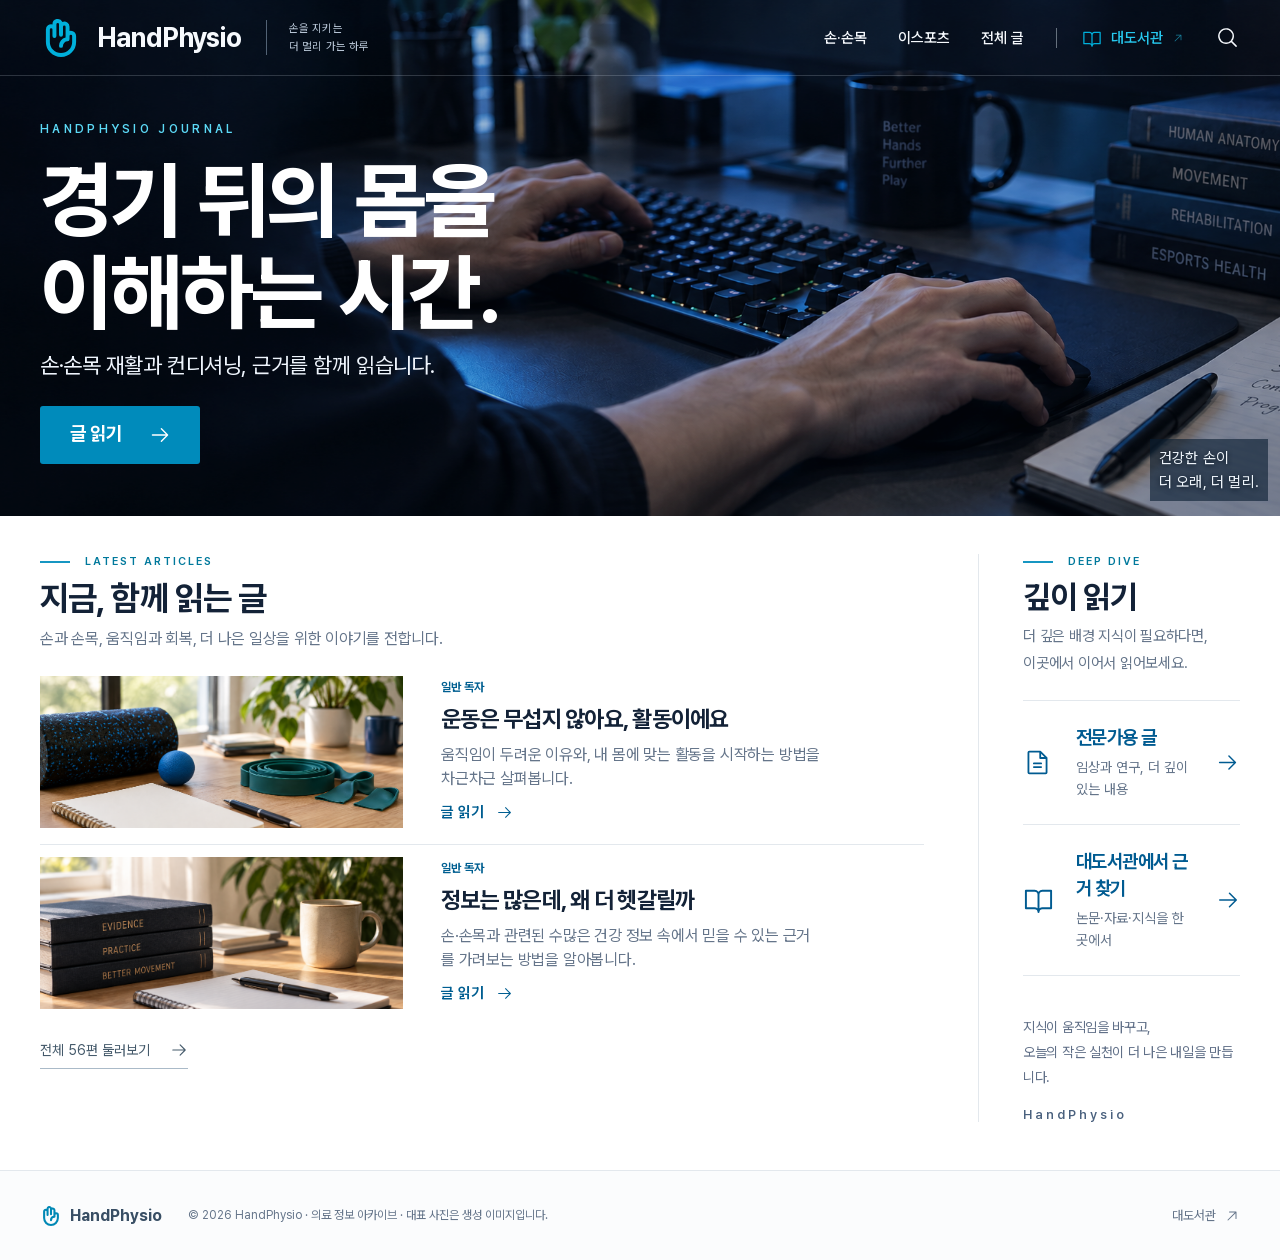
==== index.html @ 6d126aef "Publish reviewed HandPhysio archive and responsive reader" ====
<!doctype html>
<html lang="ko">
  <head>
    <meta charset="UTF-8" />
    <meta name="viewport" content="width=device-width, initial-scale=1.0" />
    <meta name="description" content="HandPhysio — 손·손목 재활과 컨디셔닝, 근거를 함께 읽는 팀 블로그와 기존 원고 아카이브." />
    <meta name="robots" content="noindex,follow" />
    <link rel="icon" href="./assets/handphysio-icon.svg" type="image/svg+xml" />
    <title>HandPhysio · 손·손목 재활과 컨디셔닝</title>
    <script type="module" crossorigin src="./assets/index-CkwP-5jp.js"></script>
    <link rel="stylesheet" crossorigin href="./assets/index-J56y03d3.css">
  </head>
  <body>
    <div id="root"></div>
  </body>
</html>
---- assets/index-J56y03d3.css ----
@font-face{font-family:Pretendard;src:url(../assets/PretendardVariable.woff2) format("woff2");font-style:normal;font-weight:100 900;font-display:swap}:root{font-family:Pretendard,-apple-system,BlinkMacSystemFont,Segoe UI,sans-serif;color:#132237;background:#fff;font-synthesis:none;font-weight:400;--ink:#132237;--muted:#65758a;--cyan:#00b0db;--blue:#006b9a;--line:#e3e8ed}*{box-sizing:border-box}body{margin:0;min-width:320px;min-height:100vh;-webkit-font-smoothing:antialiased}button,input,select{font:inherit}button,a,input,select{-webkit-tap-highlight-color:transparent}button,a{touch-action:manipulation}button{cursor:pointer;color:inherit}button:disabled{cursor:default}button svg,a svg{flex-shrink:0}a{color:inherit;text-decoration:none}a:hover{color:var(--blue)}p,h1,h2,h3{margin:0}img{display:block;max-width:100%}:focus-visible{outline:3px solid #008ac4;outline-offset:5px;border-radius:2px}main:focus,.results-heading:focus,.article-body [tabindex="-1"]:focus{outline:none}.sr-only{position:absolute;width:1px;height:1px;overflow:hidden;clip:rect(0,0,0,0);white-space:nowrap}.wrap{width:min(1314px,calc(100% - 80px));margin-inline:auto}.skip-link{position:fixed;top:10px;left:10px;z-index:100;background:#fff;padding:12px;transform:translateY(-200%);border:2px solid var(--blue)}.skip-link:focus{transform:none}.app{position:relative;min-height:100vh}.app>main,.site-header,.site-footer{position:relative}.hero-background{position:absolute;inset:0 0 auto;height:516px;background:#091828;overflow:hidden}.hero-background img{width:100%;height:100%;object-fit:cover;object-position:center center}.site-header{height:76px;border-bottom:1px solid var(--line);z-index:10;background:#fff}.header-dark{color:#f6f9fd;background:transparent;border-color:#e7f0fd2e}.header-inner{height:100%;display:flex;align-items:center}.brand{display:inline-flex;align-items:center;gap:15px;font-size:29px;font-weight:710;letter-spacing:-1px;white-space:nowrap}.brand svg{width:42px;height:42px;color:var(--cyan)}.brand:hover{color:inherit}.brand-note{border-left:1px solid #cbd5e1;padding-left:22px;margin-left:25px;font-size:11px;line-height:1.55;color:var(--muted);letter-spacing:.1px}.header-dark .brand-note{color:#b7c5d5;border-color:#526274}.main-nav{display:flex;align-items:center;gap:31px;margin-left:auto;font-size:15px;font-weight:530}.header-dark a:hover{color:#6ee2ff}.nav-library{display:flex;align-items:center;gap:9px;border-left:1px solid #bdc8d4;padding-left:25px;margin-left:1px}.nav-library svg:first-child{color:var(--cyan)}.header-dark .nav-library{border-color:#65707d}.external-icon{opacity:.6}.icon-button{display:inline-flex;align-items:center;justify-content:center;width:40px;height:40px;border:0;background:transparent;padding:6px;border-radius:4px}.icon-button:hover{background:#6488a41a}.search-open{margin-left:23px;margin-right:-7px}.menu-toggle{display:none}.hero{height:440px;color:#fff}.hero-inner{height:100%;position:relative;padding-top:46px}.hero-eyebrow{font-size:12px;font-weight:560;letter-spacing:3.3px;color:#bdccde;margin-bottom:18px}.hero h1{font-size:80px;font-weight:750;line-height:1.14;letter-spacing:-2.7px}.hero-description{font-size:22px;letter-spacing:-.45px;color:#eef4fc;margin-top:22px}.button{display:inline-flex;align-items:center;justify-content:center;gap:29px;min-height:49px;padding:12px 22px;background:#007da9;border:1px solid transparent;border-radius:3px;color:#fff;font-size:16px;font-weight:620;line-height:1.3}.button:hover{background:#00698f;color:#fff}.button:focus-visible{outline-color:#33cffa}.hero-button{margin-top:28px;width:168px;height:58px;background:#009ccf;font-size:19px;gap:39px}.hero-button:hover{background:#0088b9}.hero-caption{position:absolute;bottom:43px;right:1px;font-size:15px;line-height:1.6;color:#eff5fb;letter-spacing:.2px;text-shadow:0 1px 5px #07121d}.home-editorial{display:grid;grid-template-columns:minmax(0,884px) minmax(0,1fr);gap:54px;padding-top:38px;padding-bottom:48px}.eyebrow{display:flex;align-items:center;gap:10px;font-size:11px;line-height:20px;letter-spacing:2px;font-weight:600;color:#55667c}.eyebrow>span{display:block;width:18px;height:2px;background:#1696c2}.home-editorial h2{font-size:32px;font-weight:690;letter-spacing:-.9px;line-height:1.3;margin-top:8px}.section-intro{color:var(--muted);font-size:16px;line-height:1.65;letter-spacing:-.25px;margin-top:11px}.featured-list{margin-top:27px}.story-row{display:grid;grid-template-columns:363px minmax(0,1fr);gap:38px;padding-bottom:20px}.story-row+.story-row{padding-top:9px;border-top:1px solid var(--line)}.story-image{width:100%;height:152px;overflow:hidden;background:#edf0f1}.story-image img{width:100%;height:100%;object-fit:cover;transition:transform .25s}.story-image:hover img{transform:scale(1.03)}.reader-label{font-size:12px;color:#005f91;font-weight:650;line-height:1.5}.reader-label.pro{color:#80502c}.story-copy{min-width:0}.story-copy h3{font-size:23px;line-height:1.36;letter-spacing:-.75px;font-weight:690;margin-top:8px}.story-copy>p{color:var(--muted);font-size:14px;line-height:1.7;margin-top:8px;letter-spacing:-.2px}.text-link{display:inline-flex;align-items:center;gap:12px;font-size:13px;font-weight:620;margin-top:12px}.text-link:hover{gap:17px}.all-link{display:inline-flex;align-items:center;gap:20px;border-bottom:1px solid #aabac8;padding:9px 0;font-size:14px;color:#455a6b;margin-top:7px}.deep-dive{border-left:1px solid var(--line);padding-left:44px}.deep-dive h2{font-size:30px}.deep-dive .section-intro{font-size:15px;line-height:1.8}.deep-link{display:flex;align-items:center;justify-content:space-between;gap:12px;padding:20px 0;border-bottom:1px solid var(--line)}.deep-link:first-of-type{margin-top:15px}.deep-link h3{font-size:19px;line-height:1.45;font-weight:660;letter-spacing:-.6px}.deep-link p{margin-top:7px;font-size:13px;color:var(--muted)}.brand-thought{padding-top:30px}.brand-thought p{color:#617088;font-size:15px;line-height:1.75;letter-spacing:-.3px}.brand-thought span{display:block;margin-top:25px;font-size:16px;font-weight:550;letter-spacing:1.5px;color:#4a617e}.site-footer{border-top:1px solid var(--line);color:#65758a;background:#fbfcfd}.footer-inner{display:flex;align-items:center;gap:26px;min-height:89px;flex-wrap:wrap}.footer-brand{font-weight:700;display:flex;align-items:center;gap:8px;color:#384e64}.footer-brand svg{color:#0088b5}.footer-inner p{font-size:12px;line-height:1.7}.footer-inner>a:last-child{display:flex;align-items:center;gap:8px;margin-left:auto;font-size:13px}.catalog-page{padding-block:61px 65px;min-height:calc(100vh - 166px)}.catalog-page>h1{font-size:46px;letter-spacing:-1.6px;line-height:1.3;font-weight:720;margin-top:13px}.page-intro{margin-top:18px;line-height:1.8;font-size:17px;color:var(--muted)}.archive-notice{margin-top:22px;font-size:13px;line-height:1.8;color:#626e79;padding-left:12px;border-left:2px solid #bdcbd7}.catalog-controls{display:flex;gap:14px;margin-top:39px}.catalog-search{display:flex;align-items:center;gap:13px;border:1px solid #becbd6;border-radius:3px;padding:0 17px;min-height:52px;flex:1}.catalog-search:focus-within{outline:2px solid #008ac4;outline-offset:2px}.catalog-search svg{color:#607489}.catalog-search input{border:0;outline:none;background:none;min-width:0;width:100%;padding:14px 0;font-size:16px;color:var(--ink)}.topic-select{position:relative;display:flex;align-items:center;min-width:205px}.topic-select select{-webkit-appearance:none;-moz-appearance:none;appearance:none;border:1px solid #becbd6;border-radius:3px;width:100%;height:100%;padding:13px 44px 13px 17px;background:#fff;color:#32485d;font-size:15px}.topic-select svg{position:absolute;right:15px;pointer-events:none}.reader-tabs{display:flex;flex-wrap:wrap;gap:9px;margin-top:21px}.reader-tabs button{display:inline-flex;align-items:center;gap:6px;background:#fff;border:1px solid var(--line);border-radius:3px;padding:10px 14px;font-size:14px;color:#5b6c7d}.reader-tabs button.active{background:#eef7fa;border-color:#83bfd2;color:#005777;font-weight:650}.reader-tabs button>span{margin-left:3px;font-size:11px;opacity:.85}.results-heading{display:flex;align-items:center;justify-content:space-between;margin-top:39px;padding-bottom:18px;border-bottom:1px solid #8294a5;scroll-margin-top:25px;font-size:15px;color:var(--muted)}.results-heading strong{color:var(--ink);font-weight:690}.reset-button{display:flex;align-items:center;gap:7px;border:0;background:none;color:#4c6174;font-size:13px;padding:7px}.archive-row{display:grid;grid-template-columns:68px minmax(0,1fr) 40px;gap:20px;padding:26px 0;border-bottom:1px solid var(--line)}.chapter-number{padding-top:3px;font-size:12px;font-weight:600;letter-spacing:1px;color:#7b8996}.article-meta{display:flex;align-items:center;gap:12px;flex-wrap:wrap;font-size:12px;line-height:1.6;color:#75808c}.article-meta>span+span:before{content:"·";margin-right:12px;color:#a0a9b2}.archive-row h2{font-size:23px;letter-spacing:-.65px;line-height:1.45;margin-top:8px;font-weight:680}.archive-row p{font-size:14px;color:var(--muted);line-height:1.75;margin-top:8px;max-width:930px}.review-label{display:block;font-size:11px;color:#708091;margin-top:11px}.read-arrow{display:flex;align-items:center;justify-content:center;align-self:center;min-height:44px;color:#356784}.pagination{display:flex;justify-content:center;gap:7px;margin-top:37px}.pagination button{display:flex;align-items:center;justify-content:center;min-width:40px;height:40px;background:#fff;border:1px solid transparent;border-radius:3px;font-size:14px}.pagination button.active{color:#005677;border-color:#7daebf;background:#eff7fa;font-weight:700}.pagination button:disabled{color:#acb5bc}.pagination button:not(:disabled):hover{background:#f0f5f8}.empty-state{text-align:center;padding:65px 15px;color:var(--muted)}.empty-state>svg{margin:0 auto 20px;color:#8aa3b6}.empty-state h2,.empty-state h1{color:var(--ink);font-size:26px;letter-spacing:-.6px}.empty-state p{margin-top:15px;font-size:15px;line-height:1.7}.empty-state .button{margin-top:23px}.not-found{min-height:calc(100vh - 166px);padding-top:130px}.reader-page{padding-top:32px;padding-bottom:70px}.back-link{display:inline-flex;align-items:center;gap:10px;font-size:14px;color:#506477;padding:10px 0}.reader-layout{display:grid;grid-template-columns:minmax(0,870px) minmax(230px,1fr);gap:82px;margin-top:33px}.reader-layout>article{min-width:0}.article-heading{padding-bottom:25px}.chapter-tag{margin-top:22px;letter-spacing:2px;font-size:12px;color:#6c8091}.article-heading h1{font-size:44px;line-height:1.3;letter-spacing:-1.3px;font-weight:730;margin-top:12px;overflow-wrap:anywhere}.article-subtitle{font-size:19px;line-height:1.7;color:#62758a;margin-top:20px}.byline{font-size:13px;color:#6b7a87;margin-top:23px}.source-notice{padding:19px 22px;background:#f3f6f8;border-left:3px solid #a7bac9;margin-bottom:37px}.source-notice strong{font-size:13px;color:#3c556b}.source-notice p{font-size:13px;line-height:1.85;color:#5f7181;margin-top:6px}.source-notice a{display:inline-flex;align-items:center;gap:6px;color:#005f91;margin-top:10px;font-size:12px;text-decoration:underline;text-underline-offset:3px}.article-body{font-size:18px;line-height:1.95;color:#293d50;overflow-wrap:anywhere;word-break:normal}.article-body p{margin:0 0 23px}.article-body h2{font-size:27px;line-height:1.5;letter-spacing:-.8px;margin:44px 0 18px;color:#12283d;scroll-margin-top:25px}.article-body h3{font-size:22px;line-height:1.5;margin:30px 0 15px;scroll-margin-top:25px}.article-body h4,.article-body h5,.article-body h6{font-size:19px;margin:25px 0 12px}.article-body ul,.article-body ol{padding-left:25px;margin-block:15px 26px}.article-body li{padding-left:4px;margin:8px 0}.article-body a{color:#006c9c;text-decoration:underline;text-underline-offset:4px}.article-body blockquote,.article-body aside{margin:25px 0;padding:18px 23px;background:#f4f8fa;border-left:3px solid #7ca8bc}.article-body table{display:block;width:100%;overflow:auto;border-collapse:collapse;font-size:14px;margin-block:25px}.article-body td,.article-body th{border:1px solid #d6e0e7;padding:9px 12px}.article-body th{background:#f2f6f8;text-align:left}.article-body pre{overflow:auto;padding:20px;background:#f2f5f7}.article-body hr{border:0;border-top:1px solid var(--line);margin:30px 0}.article-body strong{font-weight:680}.load-state{padding:60px 15px;text-align:center;color:var(--muted)}.load-state .button{margin-top:20px}.reader-sidebar{border-left:1px solid var(--line);padding-left:35px}.reader-sticky{position:sticky;top:30px}.reader-sidebar h2{font-size:21px;margin-top:14px;font-weight:650}.reader-sidebar nav{display:flex;flex-direction:column;gap:10px;margin-top:20px;max-height:52vh;overflow:auto;padding:4px}.reader-sidebar nav button{text-align:left;border:0;border-left:2px solid #dce6ec;background:none;color:#61788b;padding:3px 0 3px 13px;font-size:13px;line-height:1.6}.reader-sidebar nav button:hover{color:var(--blue);border-left-color:var(--cyan)}.reader-sidebar nav button:disabled{opacity:.55}.reader-library{display:flex;align-items:flex-start;flex-direction:column;gap:13px;padding-top:27px;margin-top:30px;border-top:1px solid var(--line)}.reader-library>svg{color:#008db5}.reader-library strong{font-size:15px;font-weight:620}.reader-library span{display:flex;align-items:center;gap:12px;font-size:13px;color:#006b91}.related-reading{margin-top:55px;border-top:1px solid #b6c5d0;padding-top:30px}.related-reading h2{font-size:25px;margin-block:9px 20px;letter-spacing:-.5px}.related-reading>a{display:flex;justify-content:space-between;align-items:center;gap:16px;padding:18px 0;border-bottom:1px solid var(--line)}.related-reading>a span{display:block;font-size:12px;color:#577890;margin-bottom:7px}.related-reading>a strong{font-size:19px;line-height:1.5;font-weight:630}.variant-note{font-size:13px;line-height:1.75;color:#6b7f8f;margin-top:17px}.search-dialog{width:min(660px,calc(100% - 36px));border:0;border-radius:5px;padding:29px 32px 33px;color:var(--ink);box-shadow:0 25px 90px #071a3450}.search-dialog::backdrop{background:#061727bb;-webkit-backdrop-filter:blur(4px);backdrop-filter:blur(4px)}.dialog-top{display:flex;align-items:center;justify-content:space-between;color:#4b6b82;font-size:11px;font-weight:650;letter-spacing:2px}.dialog-top .icon-button{margin-right:-10px}.search-dialog h2{font-size:28px;letter-spacing:-.8px;margin-top:18px}.search-dialog>p{font-size:14px;color:var(--muted);margin-top:11px}.search-form{display:flex;align-items:center;gap:13px;border-bottom:2px solid #476d87;margin-top:27px;padding-bottom:13px}.search-form>svg{color:#57798e}.search-form input{flex:1;width:0;min-width:0;border:0;font-size:17px;min-height:40px;color:var(--ink)}.search-form .button{gap:10px;min-height:42px;padding:10px 13px;font-size:14px}.search-suggestions{display:flex;align-items:center;gap:15px;flex-wrap:wrap;font-size:12px;color:#758a9a;margin-top:22px}.search-suggestions a{color:#0c6a90;font-weight:550}@media(max-width:1250px){.brand-note{display:none}.home-editorial{grid-template-columns:minmax(0,1fr) 300px;gap:34px}.deep-dive{padding-left:30px}.story-row{grid-template-columns:42% minmax(0,1fr);gap:24px}.story-copy h3{font-size:21px}.story-copy>p{font-size:13px}.reader-layout{gap:45px;grid-template-columns:minmax(0,1fr) 240px}.reader-sidebar{padding-left:25px}}@media(max-width:1000px){.wrap{width:calc(100% - 48px)}.main-nav{gap:21px;font-size:14px}.nav-library{padding-left:18px}.brand{font-size:25px;gap:9px}.brand svg{width:36px;height:36px}.search-open{margin-left:13px}.hero h1{font-size:69px}.hero-description{font-size:19px}.home-editorial{gap:26px;grid-template-columns:minmax(0,1fr) 255px}.deep-dive{padding-left:25px}.story-row{grid-template-columns:1fr;gap:16px}.story-image{height:auto;aspect-ratio:2.4}.story-row+.story-row{padding-top:23px}.home-editorial h2{font-size:29px}.deep-link h3{font-size:17px}.reader-layout{grid-template-columns:minmax(0,1fr) 210px;gap:28px}.reader-sidebar{padding-left:20px}.article-heading h1{font-size:37px}.article-body{font-size:17px}.footer-inner{gap:15px;padding-block:20px}}@media(max-width:760px){.wrap{width:calc(100% - 40px)}.site-header{height:70px}.brand{font-size:25px;letter-spacing:-.6px}.brand svg{width:36px;height:36px}.header-inner>.search-open{margin-left:auto;margin-right:6px}.menu-toggle{display:inline-flex;margin-right:-7px}.main-nav{display:none;position:absolute;top:69px;left:0;right:0;margin:0;padding:18px 20px;background:#fff;box-shadow:0 14px 20px #13273d1a;border-bottom:1px solid #d8e4ec;color:var(--ink);gap:0;font-size:16px}.main-nav.is-open{display:flex;flex-direction:column;align-items:stretch}.main-nav a{padding:13px 10px}.main-nav a:hover{color:var(--blue);background:#f0f7fa}.main-nav .nav-library{border:0;border-top:1px solid var(--line);margin:8px 0 0;padding:17px 10px}.hero-background{height:563px}.hero-background img{object-position:63% center;opacity:.57}.hero{height:493px}.hero-inner{padding-top:48px}.hero-eyebrow{font-size:10px;letter-spacing:2.6px;margin-bottom:22px}.hero h1{font-size:clamp(40px,7.5vw,57px);letter-spacing:-1.8px;line-height:1.19}.hero-description{max-width:320px;font-size:17px;line-height:1.8;margin-top:23px;letter-spacing:-.45px}.hero-button{width:149px;height:52px;font-size:17px;gap:32px;margin-top:26px}.hero-caption{right:0;bottom:26px;font-size:12px;color:#c6d5e4}.home-editorial{display:block;padding-top:30px;padding-bottom:35px}.home-editorial h2{font-size:29px}.section-intro{font-size:14px;line-height:1.8}.featured-list{margin-top:24px}.story-row{grid-template-columns:1fr;gap:17px;padding-bottom:25px}.story-image{aspect-ratio:2.4;max-height:230px}.story-copy h3{font-size:22px;margin-top:6px}.story-copy>p{font-size:14px;margin-top:9px}.text-link{font-size:13px;margin-top:13px}.all-link{margin-top:0}.deep-dive{margin-top:35px;border-left:0;border-top:1px solid #cfdbe4;padding:30px 0 0}.deep-dive h2{font-size:28px}.deep-dive .section-intro{font-size:14px}.deep-link h3{font-size:18px}.brand-thought{padding-top:25px}.brand-thought span{margin-top:16px}.footer-inner{display:grid;grid-template-columns:1fr auto;gap:14px 9px;padding-block:21px}.footer-inner p{grid-column:1/-1;grid-row:2;font-size:11px;max-width:300px}.footer-inner>a:last-child{grid-column:2;grid-row:1;font-size:12px}.footer-brand{font-size:14px}.catalog-page{padding-top:36px}.catalog-page>h1{font-size:33px;letter-spacing:-1px}.page-intro{font-size:15px;margin-top:14px}.archive-notice{font-size:12px}.catalog-controls{flex-direction:column;margin-top:28px;gap:11px}.topic-select{width:100%;min-height:45px}.topic-select select{font-size:14px}.catalog-search{min-height:50px;padding-inline:12px}.catalog-search input{font-size:16px}.reader-tabs{gap:6px;margin-top:15px}.reader-tabs button{font-size:12px;padding:10px 9px;gap:4px;min-height:42px}.reader-tabs button>span{font-size:10px;margin-left:1px}.results-heading{margin-top:27px;font-size:13px;padding-bottom:12px}.reset-button{font-size:12px;padding:7px 0 7px 7px}.archive-row{grid-template-columns:minmax(0,1fr) 30px;gap:11px;padding:21px 0}.chapter-number{display:none}.archive-row h2{font-size:20px;line-height:1.5;margin-top:7px}.archive-row p{font-size:13px}.article-meta{font-size:11px;gap:8px}.article-meta>span+span:before{margin-right:8px}.reader-label{font-size:11px}.read-arrow svg{width:22px}.pagination{gap:3px}.pagination button{min-width:35px;height:40px}.empty-state{padding:45px 0}.empty-state h2,.empty-state h1{font-size:23px}.empty-state p{font-size:14px}.reader-page{padding-top:20px}.reader-layout{display:block;margin-top:25px}.article-heading h1{font-size:32px;line-height:1.4;letter-spacing:-1px}.article-subtitle{font-size:17px;line-height:1.7;margin-top:15px}.chapter-tag{font-size:10px;margin-top:20px}.byline{margin-top:17px;font-size:12px}.source-notice{padding:16px 17px;margin-bottom:28px}.source-notice p{font-size:12px}.article-body{font-size:17px;line-height:1.9}.article-body h2{font-size:24px;margin-top:35px}.article-body h3{font-size:21px}.article-body blockquote,.article-body aside{padding:15px 17px}.reader-sidebar{border-left:0;border-top:1px solid var(--line);margin-top:35px;padding:27px 0 0}.reader-sticky{position:static}.reader-sidebar nav{max-height:none}.reader-sidebar nav button{padding-block:7px;font-size:14px}.related-reading h2{font-size:23px}.related-reading>a strong{font-size:17px}.search-dialog{padding:21px 21px 26px}.search-dialog h2{font-size:24px}.search-form{gap:10px}.search-form input{font-size:16px}.search-form .button{padding:10px;gap:0}.search-form .button svg{display:none}.search-suggestions{gap:11px}.not-found{padding-top:90px}}.home-editorial .eyebrow{color:#00799c;line-height:16px;gap:15px}.home-editorial .eyebrow>span{width:30px}.hero-eyebrow{color:#5cd9f6}.nav-library{color:#006e9f}.header-dark .nav-library{color:#26c8ee}.text-link{color:#005e91}.deep-link{display:grid;grid-template-columns:29px minmax(0,1fr) 24px;gap:24px;color:#005b91;padding-block:23px}.deep-link:first-of-type{border-top:1px solid var(--line);margin-top:23px}.deep-link h3{font-size:19px}.deep-link p{font-size:14px;line-height:1.6;margin-top:4px}.brand-thought{padding-top:39px}.brand-thought p{font-size:14px;line-height:1.8}.brand-thought span{font-size:13px;letter-spacing:3px;margin-top:17px}.hero-button{font-weight:700;background:#008bbb}@media(min-width:1001px){.hero h1{font-size:84px;line-height:1.1}.hero-description{margin-top:13px}}@media(min-width:761px){.home-editorial h2{font-size:34px;line-height:1.2}.home-editorial .section-intro{margin-top:7px}.featured-list{margin-top:24px}.story-row{padding-bottom:16px}.story-row+.story-row{padding-top:12px}.story-copy>p{font-size:16px;line-height:1.5;max-width:380px}.text-link{font-size:15px;margin-top:12px}.deep-dive h2{font-size:32px}.hero-caption{bottom:15px;right:-28px}.story-copy h3{font-weight:700}.hero-button{width:160px;gap:27px}}@media(min-width:761px)and (max-width:1250px){.deep-link{gap:12px;grid-template-columns:24px minmax(0,1fr) 20px}.deep-link h3{font-size:16px}.deep-link p{font-size:12px}.story-copy>p{font-size:14px}.deep-symbol{width:24px}.hero-caption{right:0}}@media(max-width:760px){.deep-link{gap:18px;padding-block:20px}.deep-link h3{font-size:18px}.deep-link p{font-size:13px}.brand-thought{padding-top:27px}.brand-thought p{font-size:14px}}@media(min-width:761px){.hero-background img{opacity:.84}.hero-caption{background:#071c3099;padding:7px 9px}.brand{font-size:27px;letter-spacing:-1.1px}}@media(min-width:761px)and (max-width:1250px){.hero-background img{opacity:.5}}@media(max-width:760px){.hero-background img{opacity:.52}}.editorial-notes{background:#f5f9fb;border:1px solid #dae6ec;padding:21px 23px;margin-bottom:33px}.editorial-notes h2{font-size:17px;font-weight:670}.editorial-notes ul{list-style:none;padding:0;margin:0}.editorial-notes li{margin-top:16px}.editorial-notes p{font-size:14px;line-height:1.85;color:#435b6d}.editorial-notes a{display:inline-flex;align-items:center;gap:6px;font-size:12px;line-height:1.8;color:#006491;text-decoration:underline;text-underline-offset:3px;margin-top:7px}@media(prefers-reduced-motion:reduce){*,*:before,*:after{scroll-behavior:auto!important;transition:none!important;animation:none!important}}
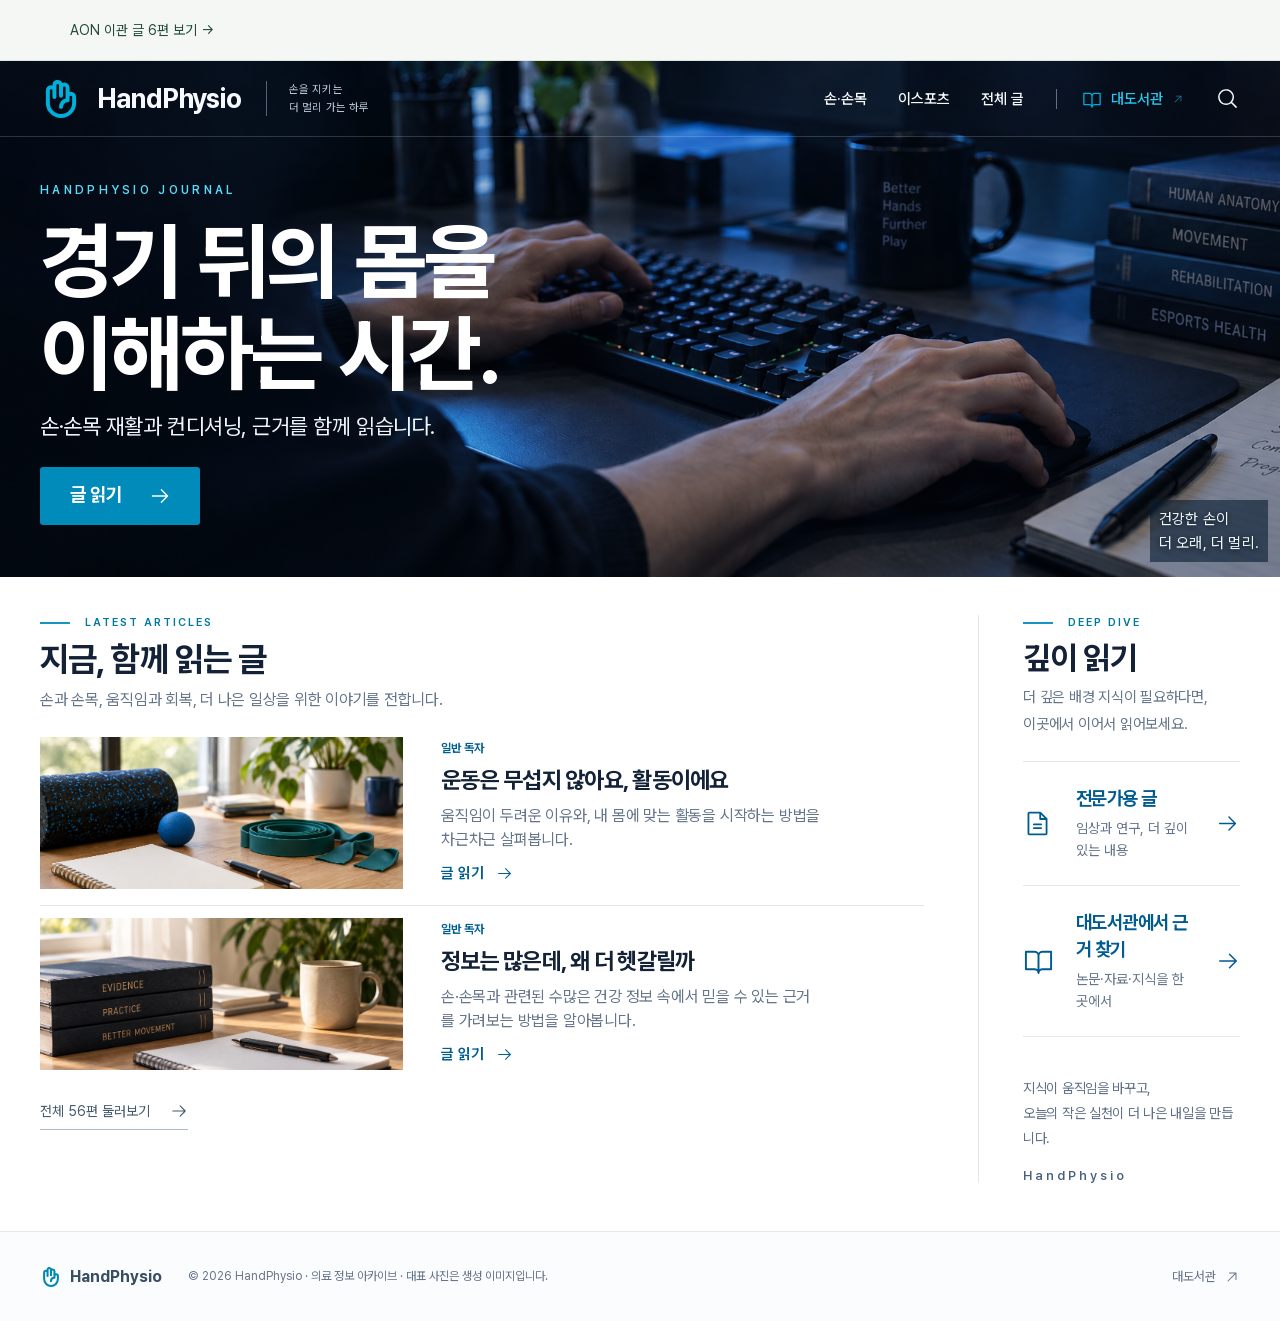
==== commit c092719a: "Expose imported AON article archive from HandPhysio home" ====
--- a/index.html
+++ b/index.html
@@ -11,6 +11,9 @@
     <link rel="stylesheet" crossorigin href="./assets/index-J56y03d3.css">
   </head>
   <body>
+    <nav aria-label="AON 이관 글 안내" style="box-sizing:border-box;width:100%;padding:8px 16px;background:#f4f7f3;border-bottom:1px solid #dce5de;">
+      <a href="./posts/" style="box-sizing:border-box;display:flex;align-items:center;min-height:44px;width:100%;max-width:1140px;margin:0 auto;color:#234b3f;font-size:14px;line-height:1.5;white-space:normal;overflow-wrap:anywhere;">AON 이관 글 6편 보기 →</a>
+    </nav>
     <div id="root"></div>
   </body>
 </html>
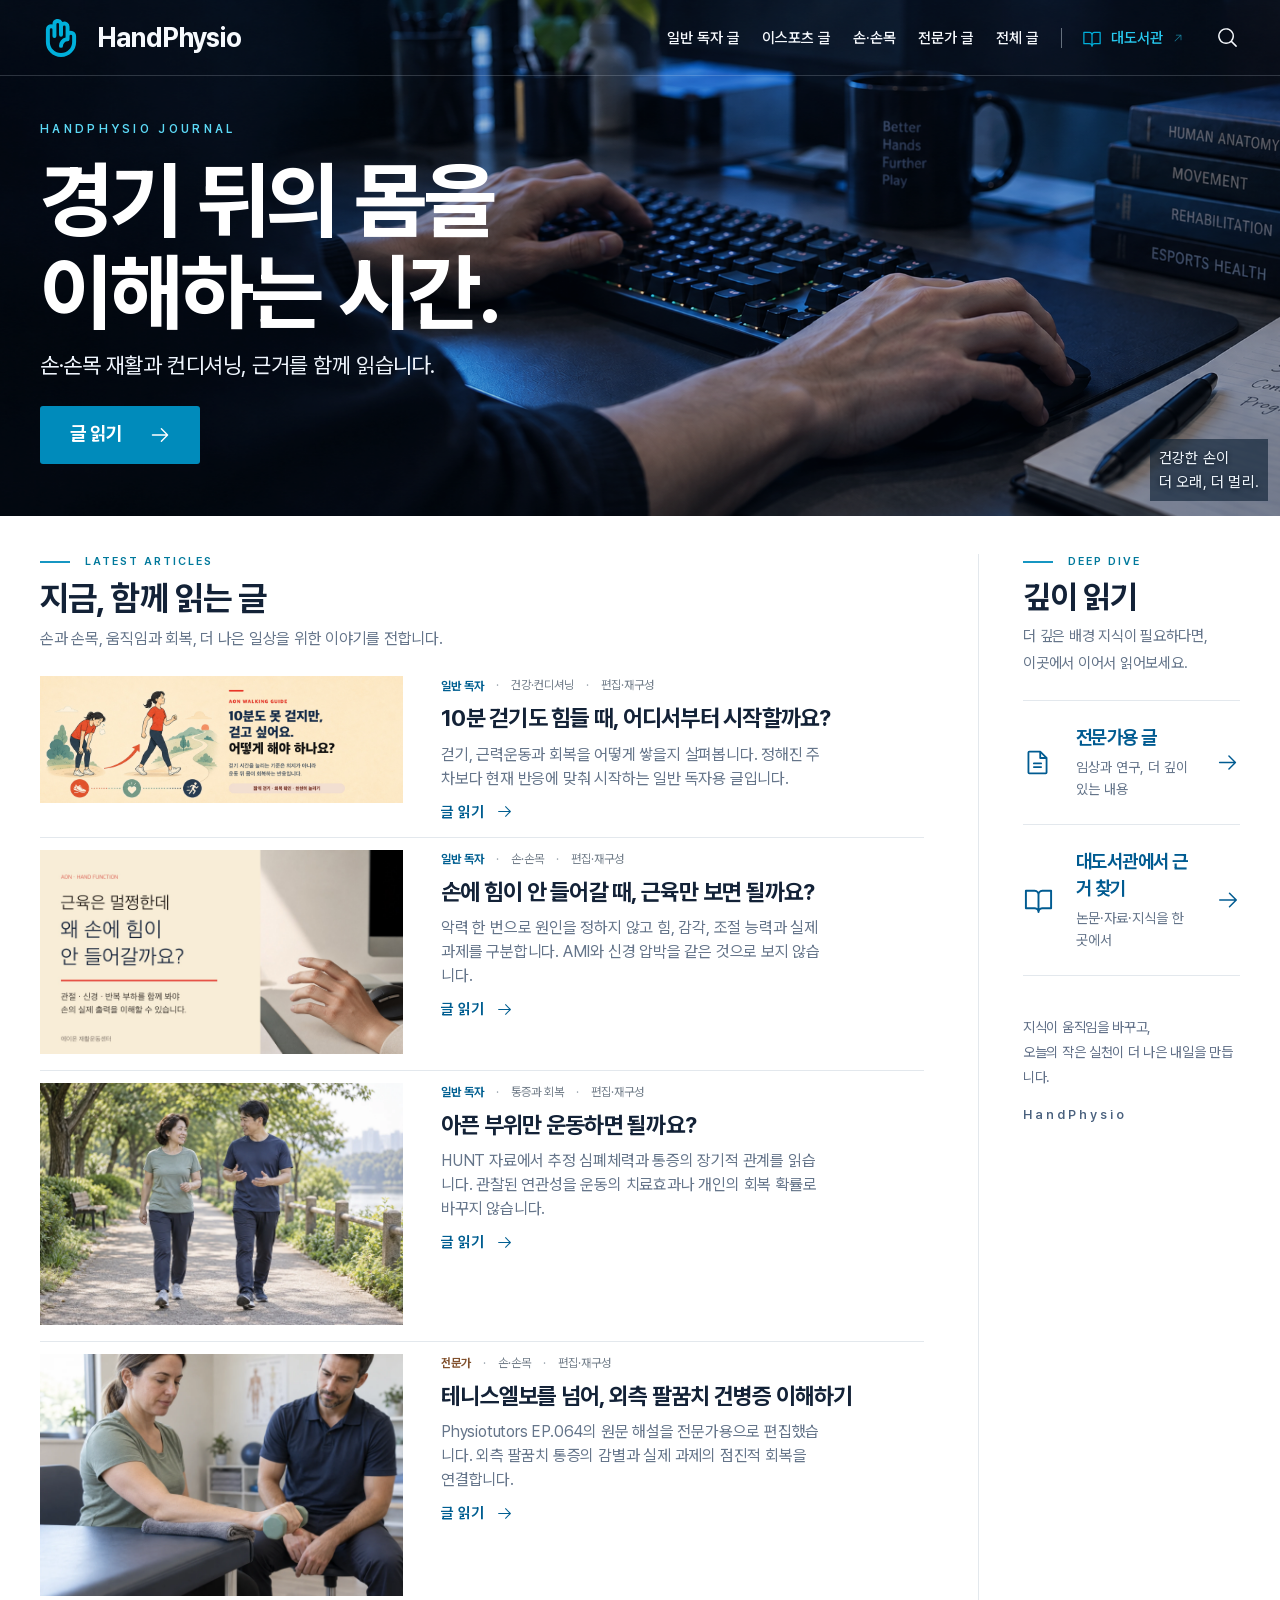
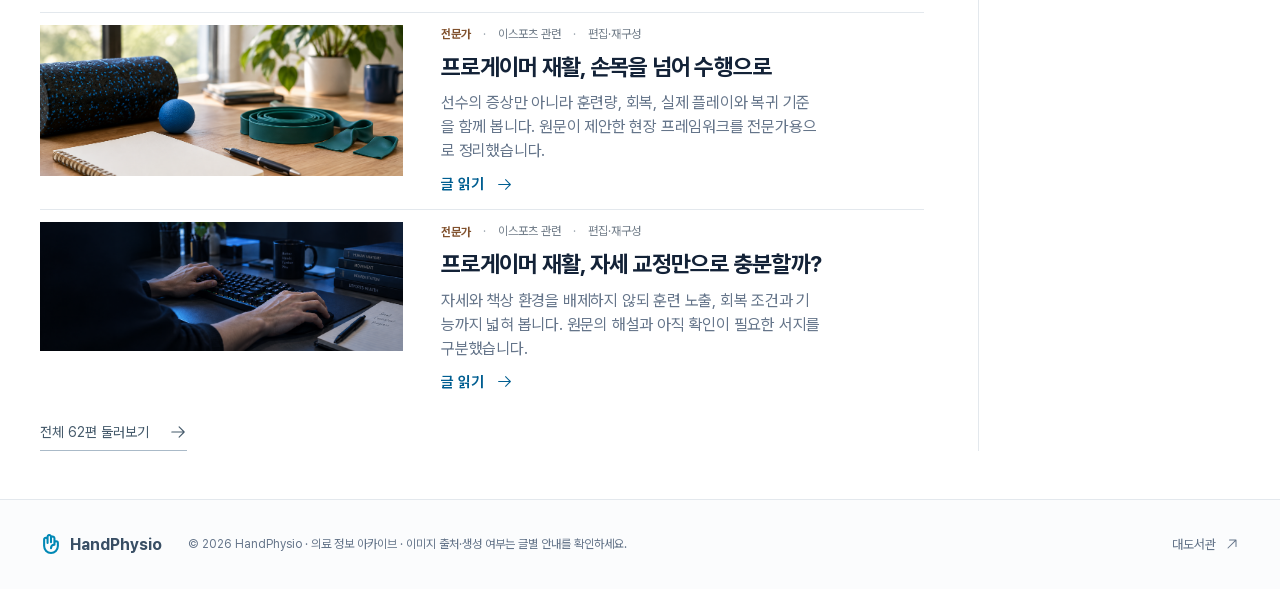
==== commit 0d6aae93: "Integrate six adapted articles into reader menus and enlarge images" ====
--- a/index.html
+++ b/index.html
@@ -7,13 +7,10 @@
     <meta name="robots" content="noindex,follow" />
     <link rel="icon" href="./assets/handphysio-icon.svg" type="image/svg+xml" />
     <title>HandPhysio · 손·손목 재활과 컨디셔닝</title>
-    <script type="module" crossorigin src="./assets/index-CkwP-5jp.js"></script>
-    <link rel="stylesheet" crossorigin href="./assets/index-J56y03d3.css">
+    <script type="module" crossorigin src="./assets/index-DRNYtqjf.js"></script>
+    <link rel="stylesheet" crossorigin href="./assets/index-CfPzVctX.css">
   </head>
   <body>
-    <nav aria-label="AON 이관 글 안내" style="box-sizing:border-box;width:100%;padding:8px 16px;background:#f4f7f3;border-bottom:1px solid #dce5de;">
-      <a href="./posts/" style="box-sizing:border-box;display:flex;align-items:center;min-height:44px;width:100%;max-width:1140px;margin:0 auto;color:#234b3f;font-size:14px;line-height:1.5;white-space:normal;overflow-wrap:anywhere;">AON 이관 글 6편 보기 →</a>
-    </nav>
     <div id="root"></div>
   </body>
 </html>
--- a/assets/index-CfPzVctX.css
+++ b/assets/index-CfPzVctX.css
@@ -0,0 +1 @@
+@font-face{font-family:Pretendard;src:url(../assets/PretendardVariable.woff2) format("woff2");font-style:normal;font-weight:100 900;font-display:swap}:root{font-family:Pretendard,-apple-system,BlinkMacSystemFont,Segoe UI,sans-serif;color:#132237;background:#fff;font-synthesis:none;font-weight:400;--ink:#132237;--muted:#65758a;--cyan:#00b0db;--blue:#006b9a;--line:#e3e8ed}*{box-sizing:border-box}body{margin:0;min-width:320px;min-height:100vh;-webkit-font-smoothing:antialiased}button,input,select{font:inherit}button,a,input,select{-webkit-tap-highlight-color:transparent}button,a{touch-action:manipulation}button{cursor:pointer;color:inherit}button:disabled{cursor:default}button svg,a svg{flex-shrink:0}a{color:inherit;text-decoration:none}a:hover{color:var(--blue)}p,h1,h2,h3{margin:0}img{display:block;max-width:100%}:focus-visible{outline:3px solid #008ac4;outline-offset:5px;border-radius:2px}main:focus,.results-heading:focus,.article-body [tabindex="-1"]:focus{outline:none}.sr-only{position:absolute;width:1px;height:1px;overflow:hidden;clip:rect(0,0,0,0);white-space:nowrap}.wrap{width:min(1314px,calc(100% - 80px));margin-inline:auto}.skip-link{position:fixed;top:10px;left:10px;z-index:100;background:#fff;padding:12px;transform:translateY(-200%);border:2px solid var(--blue)}.skip-link:focus{transform:none}.app{position:relative;min-height:100vh}.app>main,.site-header,.site-footer{position:relative}.hero-background{position:absolute;inset:0 0 auto;height:516px;background:#091828;overflow:hidden}.hero-background img{width:100%;height:100%;object-fit:cover;object-position:center center}.site-header{height:76px;border-bottom:1px solid var(--line);z-index:10;background:#fff}.header-dark{color:#f6f9fd;background:transparent;border-color:#e7f0fd2e}.header-inner{height:100%;display:flex;align-items:center}.brand{display:inline-flex;align-items:center;gap:15px;font-size:29px;font-weight:710;letter-spacing:-1px;white-space:nowrap}.brand svg{width:42px;height:42px;color:var(--cyan)}.brand:hover{color:inherit}.brand-note{border-left:1px solid #cbd5e1;padding-left:22px;margin-left:25px;font-size:11px;line-height:1.55;color:var(--muted);letter-spacing:.1px}.header-dark .brand-note{color:#b7c5d5;border-color:#526274}.main-nav{display:flex;align-items:center;gap:31px;margin-left:auto;font-size:15px;font-weight:530}.header-dark a:hover{color:#6ee2ff}.nav-library{display:flex;align-items:center;gap:9px;border-left:1px solid #bdc8d4;padding-left:25px;margin-left:1px}.nav-library svg:first-child{color:var(--cyan)}.header-dark .nav-library{border-color:#65707d}.external-icon{opacity:.6}.icon-button{display:inline-flex;align-items:center;justify-content:center;width:40px;height:40px;border:0;background:transparent;padding:6px;border-radius:4px}.icon-button:hover{background:#6488a41a}.search-open{margin-left:23px;margin-right:-7px}.menu-toggle{display:none}.hero{height:440px;color:#fff}.hero-inner{height:100%;position:relative;padding-top:46px}.hero-eyebrow{font-size:12px;font-weight:560;letter-spacing:3.3px;color:#bdccde;margin-bottom:18px}.hero h1{font-size:80px;font-weight:750;line-height:1.14;letter-spacing:-2.7px}.hero-description{font-size:22px;letter-spacing:-.45px;color:#eef4fc;margin-top:22px}.button{display:inline-flex;align-items:center;justify-content:center;gap:29px;min-height:49px;padding:12px 22px;background:#007da9;border:1px solid transparent;border-radius:3px;color:#fff;font-size:16px;font-weight:620;line-height:1.3}.button:hover{background:#00698f;color:#fff}.button:focus-visible{outline-color:#33cffa}.hero-button{margin-top:28px;width:168px;height:58px;background:#009ccf;font-size:19px;gap:39px}.hero-button:hover{background:#0088b9}.hero-caption{position:absolute;bottom:43px;right:1px;font-size:15px;line-height:1.6;color:#eff5fb;letter-spacing:.2px;text-shadow:0 1px 5px #07121d}.home-editorial{display:grid;grid-template-columns:minmax(0,884px) minmax(0,1fr);gap:54px;padding-top:38px;padding-bottom:48px}.eyebrow{display:flex;align-items:center;gap:10px;font-size:11px;line-height:20px;letter-spacing:2px;font-weight:600;color:#55667c}.eyebrow>span{display:block;width:18px;height:2px;background:#1696c2}.home-editorial h2{font-size:32px;font-weight:690;letter-spacing:-.9px;line-height:1.3;margin-top:8px}.section-intro{color:var(--muted);font-size:16px;line-height:1.65;letter-spacing:-.25px;margin-top:11px}.featured-list{margin-top:27px}.story-row{display:grid;grid-template-columns:363px minmax(0,1fr);gap:38px;padding-bottom:20px}.story-row+.story-row{padding-top:9px;border-top:1px solid var(--line)}.story-image{width:100%;height:152px;overflow:hidden;background:#edf0f1}.story-image img{width:100%;height:100%;object-fit:cover;transition:transform .25s}.story-image:hover img{transform:scale(1.03)}.reader-label{font-size:12px;color:#005f91;font-weight:650;line-height:1.5}.reader-label.pro{color:#80502c}.story-copy{min-width:0}.story-copy h3{font-size:23px;line-height:1.36;letter-spacing:-.75px;font-weight:690;margin-top:8px}.story-copy>p{color:var(--muted);font-size:14px;line-height:1.7;margin-top:8px;letter-spacing:-.2px}.text-link{display:inline-flex;align-items:center;gap:12px;font-size:13px;font-weight:620;margin-top:12px}.text-link:hover{gap:17px}.all-link{display:inline-flex;align-items:center;gap:20px;border-bottom:1px solid #aabac8;padding:9px 0;font-size:14px;color:#455a6b;margin-top:7px}.deep-dive{border-left:1px solid var(--line);padding-left:44px}.deep-dive h2{font-size:30px}.deep-dive .section-intro{font-size:15px;line-height:1.8}.deep-link{display:flex;align-items:center;justify-content:space-between;gap:12px;padding:20px 0;border-bottom:1px solid var(--line)}.deep-link:first-of-type{margin-top:15px}.deep-link h3{font-size:19px;line-height:1.45;font-weight:660;letter-spacing:-.6px}.deep-link p{margin-top:7px;font-size:13px;color:var(--muted)}.brand-thought{padding-top:30px}.brand-thought p{color:#617088;font-size:15px;line-height:1.75;letter-spacing:-.3px}.brand-thought span{display:block;margin-top:25px;font-size:16px;font-weight:550;letter-spacing:1.5px;color:#4a617e}.site-footer{border-top:1px solid var(--line);color:#65758a;background:#fbfcfd}.footer-inner{display:flex;align-items:center;gap:26px;min-height:89px;flex-wrap:wrap}.footer-brand{font-weight:700;display:flex;align-items:center;gap:8px;color:#384e64}.footer-brand svg{color:#0088b5}.footer-inner p{font-size:12px;line-height:1.7}.footer-inner>a:last-child{display:flex;align-items:center;gap:8px;margin-left:auto;font-size:13px}.catalog-page{padding-block:61px 65px;min-height:calc(100vh - 166px)}.catalog-page>h1{font-size:46px;letter-spacing:-1.6px;line-height:1.3;font-weight:720;margin-top:13px}.page-intro{margin-top:18px;line-height:1.8;font-size:17px;color:var(--muted)}.archive-notice{margin-top:22px;font-size:13px;line-height:1.8;color:#626e79;padding-left:12px;border-left:2px solid #bdcbd7}.catalog-controls{display:flex;gap:14px;margin-top:39px}.catalog-search{display:flex;align-items:center;gap:13px;border:1px solid #becbd6;border-radius:3px;padding:0 17px;min-height:52px;flex:1}.catalog-search:focus-within{outline:2px solid #008ac4;outline-offset:2px}.catalog-search svg{color:#607489}.catalog-search input{border:0;outline:none;background:none;min-width:0;width:100%;padding:14px 0;font-size:16px;color:var(--ink)}.topic-select{position:relative;display:flex;align-items:center;min-width:205px}.topic-select select{-webkit-appearance:none;-moz-appearance:none;appearance:none;border:1px solid #becbd6;border-radius:3px;width:100%;height:100%;padding:13px 44px 13px 17px;background:#fff;color:#32485d;font-size:15px}.topic-select svg{position:absolute;right:15px;pointer-events:none}.reader-tabs{display:flex;flex-wrap:wrap;gap:9px;margin-top:21px}.reader-tabs button{display:inline-flex;align-items:center;gap:6px;background:#fff;border:1px solid var(--line);border-radius:3px;padding:10px 14px;font-size:14px;color:#5b6c7d}.reader-tabs button.active{background:#eef7fa;border-color:#83bfd2;color:#005777;font-weight:650}.reader-tabs button>span{margin-left:3px;font-size:11px;opacity:.85}.results-heading{display:flex;align-items:center;justify-content:space-between;margin-top:39px;padding-bottom:18px;border-bottom:1px solid #8294a5;scroll-margin-top:25px;font-size:15px;color:var(--muted)}.results-heading strong{color:var(--ink);font-weight:690}.reset-button{display:flex;align-items:center;gap:7px;border:0;background:none;color:#4c6174;font-size:13px;padding:7px}.archive-row{display:grid;grid-template-columns:68px minmax(0,1fr) 40px;gap:20px;padding:26px 0;border-bottom:1px solid var(--line)}.chapter-number{padding-top:3px;font-size:12px;font-weight:600;letter-spacing:1px;color:#7b8996}.article-meta{display:flex;align-items:center;gap:12px;flex-wrap:wrap;font-size:12px;line-height:1.6;color:#75808c}.article-meta>span+span:before{content:"·";margin-right:12px;color:#a0a9b2}.archive-row h2{font-size:23px;letter-spacing:-.65px;line-height:1.45;margin-top:8px;font-weight:680}.archive-row p{font-size:14px;color:var(--muted);line-height:1.75;margin-top:8px;max-width:930px}.review-label{display:block;font-size:11px;color:#708091;margin-top:11px}.read-arrow{display:flex;align-items:center;justify-content:center;align-self:center;min-height:44px;color:#356784}.pagination{display:flex;justify-content:center;gap:7px;margin-top:37px}.pagination button{display:flex;align-items:center;justify-content:center;min-width:40px;height:40px;background:#fff;border:1px solid transparent;border-radius:3px;font-size:14px}.pagination button.active{color:#005677;border-color:#7daebf;background:#eff7fa;font-weight:700}.pagination button:disabled{color:#acb5bc}.pagination button:not(:disabled):hover{background:#f0f5f8}.empty-state{text-align:center;padding:65px 15px;color:var(--muted)}.empty-state>svg{margin:0 auto 20px;color:#8aa3b6}.empty-state h2,.empty-state h1{color:var(--ink);font-size:26px;letter-spacing:-.6px}.empty-state p{margin-top:15px;font-size:15px;line-height:1.7}.empty-state .button{margin-top:23px}.not-found{min-height:calc(100vh - 166px);padding-top:130px}.reader-page{padding-top:32px;padding-bottom:70px}.back-link{display:inline-flex;align-items:center;gap:10px;font-size:14px;color:#506477;padding:10px 0}.reader-layout{display:grid;grid-template-columns:minmax(0,870px) minmax(230px,1fr);gap:82px;margin-top:33px}.reader-layout>article{min-width:0}.article-heading{padding-bottom:25px}.chapter-tag{margin-top:22px;letter-spacing:2px;font-size:12px;color:#6c8091}.article-heading h1{font-size:44px;line-height:1.3;letter-spacing:-1.3px;font-weight:730;margin-top:12px;overflow-wrap:anywhere}.article-subtitle{font-size:19px;line-height:1.7;color:#62758a;margin-top:20px}.byline{font-size:13px;color:#6b7a87;margin-top:23px}.source-notice{padding:19px 22px;background:#f3f6f8;border-left:3px solid #a7bac9;margin-bottom:37px}.source-notice strong{font-size:13px;color:#3c556b}.source-notice p{font-size:13px;line-height:1.85;color:#5f7181;margin-top:6px}.source-notice a{display:inline-flex;align-items:center;gap:6px;color:#005f91;margin-top:10px;font-size:12px;text-decoration:underline;text-underline-offset:3px}.article-body{font-size:18px;line-height:1.95;color:#293d50;overflow-wrap:anywhere;word-break:normal}.article-body p{margin:0 0 23px}.article-body h2{font-size:27px;line-height:1.5;letter-spacing:-.8px;margin:44px 0 18px;color:#12283d;scroll-margin-top:25px}.article-body h3{font-size:22px;line-height:1.5;margin:30px 0 15px;scroll-margin-top:25px}.article-body h4,.article-body h5,.article-body h6{font-size:19px;margin:25px 0 12px}.article-body ul,.article-body ol{padding-left:25px;margin-block:15px 26px}.article-body li{padding-left:4px;margin:8px 0}.article-body a{color:#006c9c;text-decoration:underline;text-underline-offset:4px}.article-body blockquote,.article-body aside{margin:25px 0;padding:18px 23px;background:#f4f8fa;border-left:3px solid #7ca8bc}.article-body table{display:block;width:100%;overflow:auto;border-collapse:collapse;font-size:14px;margin-block:25px}.article-body td,.article-body th{border:1px solid #d6e0e7;padding:9px 12px}.article-body th{background:#f2f6f8;text-align:left}.article-body pre{overflow:auto;padding:20px;background:#f2f5f7}.article-body hr{border:0;border-top:1px solid var(--line);margin:30px 0}.article-body strong{font-weight:680}.load-state{padding:60px 15px;text-align:center;color:var(--muted)}.load-state .button{margin-top:20px}.reader-sidebar{border-left:1px solid var(--line);padding-left:35px}.reader-sticky{position:sticky;top:30px}.reader-sidebar h2{font-size:21px;margin-top:14px;font-weight:650}.reader-sidebar nav{display:flex;flex-direction:column;gap:10px;margin-top:20px;max-height:52vh;overflow:auto;padding:4px}.reader-sidebar nav button{text-align:left;border:0;border-left:2px solid #dce6ec;background:none;color:#61788b;padding:3px 0 3px 13px;font-size:13px;line-height:1.6}.reader-sidebar nav button:hover{color:var(--blue);border-left-color:var(--cyan)}.reader-sidebar nav button:disabled{opacity:.55}.reader-library{display:flex;align-items:flex-start;flex-direction:column;gap:13px;padding-top:27px;margin-top:30px;border-top:1px solid var(--line)}.reader-library>svg{color:#008db5}.reader-library strong{font-size:15px;font-weight:620}.reader-library span{display:flex;align-items:center;gap:12px;font-size:13px;color:#006b91}.related-reading{margin-top:55px;border-top:1px solid #b6c5d0;padding-top:30px}.related-reading h2{font-size:25px;margin-block:9px 20px;letter-spacing:-.5px}.related-reading>a{display:flex;justify-content:space-between;align-items:center;gap:16px;padding:18px 0;border-bottom:1px solid var(--line)}.related-reading>a span{display:block;font-size:12px;color:#577890;margin-bottom:7px}.related-reading>a strong{font-size:19px;line-height:1.5;font-weight:630}.variant-note{font-size:13px;line-height:1.75;color:#6b7f8f;margin-top:17px}.search-dialog{width:min(660px,calc(100% - 36px));border:0;border-radius:5px;padding:29px 32px 33px;color:var(--ink);box-shadow:0 25px 90px #071a3450}.search-dialog::backdrop{background:#061727bb;-webkit-backdrop-filter:blur(4px);backdrop-filter:blur(4px)}.dialog-top{display:flex;align-items:center;justify-content:space-between;color:#4b6b82;font-size:11px;font-weight:650;letter-spacing:2px}.dialog-top .icon-button{margin-right:-10px}.search-dialog h2{font-size:28px;letter-spacing:-.8px;margin-top:18px}.search-dialog>p{font-size:14px;color:var(--muted);margin-top:11px}.search-form{display:flex;align-items:center;gap:13px;border-bottom:2px solid #476d87;margin-top:27px;padding-bottom:13px}.search-form>svg{color:#57798e}.search-form input{flex:1;width:0;min-width:0;border:0;font-size:17px;min-height:40px;color:var(--ink)}.search-form .button{gap:10px;min-height:42px;padding:10px 13px;font-size:14px}.search-suggestions{display:flex;align-items:center;gap:15px;flex-wrap:wrap;font-size:12px;color:#758a9a;margin-top:22px}.search-suggestions a{color:#0c6a90;font-weight:550}@media(max-width:1250px){.brand-note{display:none}.home-editorial{grid-template-columns:minmax(0,1fr) 300px;gap:34px}.deep-dive{padding-left:30px}.story-row{grid-template-columns:42% minmax(0,1fr);gap:24px}.story-copy h3{font-size:21px}.story-copy>p{font-size:13px}.reader-layout{gap:45px;grid-template-columns:minmax(0,1fr) 240px}.reader-sidebar{padding-left:25px}}@media(max-width:1000px){.wrap{width:calc(100% - 48px)}.main-nav{gap:21px;font-size:14px}.nav-library{padding-left:18px}.brand{font-size:25px;gap:9px}.brand svg{width:36px;height:36px}.search-open{margin-left:13px}.hero h1{font-size:69px}.hero-description{font-size:19px}.home-editorial{gap:26px;grid-template-columns:minmax(0,1fr) 255px}.deep-dive{padding-left:25px}.story-row{grid-template-columns:1fr;gap:16px}.story-image{height:auto;aspect-ratio:2.4}.story-row+.story-row{padding-top:23px}.home-editorial h2{font-size:29px}.deep-link h3{font-size:17px}.reader-layout{grid-template-columns:minmax(0,1fr) 210px;gap:28px}.reader-sidebar{padding-left:20px}.article-heading h1{font-size:37px}.article-body{font-size:17px}.footer-inner{gap:15px;padding-block:20px}}@media(max-width:760px){.wrap{width:calc(100% - 40px)}.site-header{height:70px}.brand{font-size:25px;letter-spacing:-.6px}.brand svg{width:36px;height:36px}.header-inner>.search-open{margin-left:auto;margin-right:6px}.menu-toggle{display:inline-flex;margin-right:-7px}.main-nav{display:none;position:absolute;top:69px;left:0;right:0;margin:0;padding:18px 20px;background:#fff;box-shadow:0 14px 20px #13273d1a;border-bottom:1px solid #d8e4ec;color:var(--ink);gap:0;font-size:16px}.main-nav.is-open{display:flex;flex-direction:column;align-items:stretch}.main-nav a{padding:13px 10px}.main-nav a:hover{color:var(--blue);background:#f0f7fa}.main-nav .nav-library{border:0;border-top:1px solid var(--line);margin:8px 0 0;padding:17px 10px}.hero-background{height:563px}.hero-background img{object-position:63% center;opacity:.57}.hero{height:493px}.hero-inner{padding-top:48px}.hero-eyebrow{font-size:10px;letter-spacing:2.6px;margin-bottom:22px}.hero h1{font-size:clamp(40px,7.5vw,57px);letter-spacing:-1.8px;line-height:1.19}.hero-description{max-width:320px;font-size:17px;line-height:1.8;margin-top:23px;letter-spacing:-.45px}.hero-button{width:149px;height:52px;font-size:17px;gap:32px;margin-top:26px}.hero-caption{right:0;bottom:26px;font-size:12px;color:#c6d5e4}.home-editorial{display:block;padding-top:30px;padding-bottom:35px}.home-editorial h2{font-size:29px}.section-intro{font-size:14px;line-height:1.8}.featured-list{margin-top:24px}.story-row{grid-template-columns:1fr;gap:17px;padding-bottom:25px}.story-image{aspect-ratio:2.4;max-height:230px}.story-copy h3{font-size:22px;margin-top:6px}.story-copy>p{font-size:14px;margin-top:9px}.text-link{font-size:13px;margin-top:13px}.all-link{margin-top:0}.deep-dive{margin-top:35px;border-left:0;border-top:1px solid #cfdbe4;padding:30px 0 0}.deep-dive h2{font-size:28px}.deep-dive .section-intro{font-size:14px}.deep-link h3{font-size:18px}.brand-thought{padding-top:25px}.brand-thought span{margin-top:16px}.footer-inner{display:grid;grid-template-columns:1fr auto;gap:14px 9px;padding-block:21px}.footer-inner p{grid-column:1/-1;grid-row:2;font-size:11px;max-width:300px}.footer-inner>a:last-child{grid-column:2;grid-row:1;font-size:12px}.footer-brand{font-size:14px}.catalog-page{padding-top:36px}.catalog-page>h1{font-size:33px;letter-spacing:-1px}.page-intro{font-size:15px;margin-top:14px}.archive-notice{font-size:12px}.catalog-controls{flex-direction:column;margin-top:28px;gap:11px}.topic-select{width:100%;min-height:45px}.topic-select select{font-size:14px}.catalog-search{min-height:50px;padding-inline:12px}.catalog-search input{font-size:16px}.reader-tabs{gap:6px;margin-top:15px}.reader-tabs button{font-size:12px;padding:10px 9px;gap:4px;min-height:42px}.reader-tabs button>span{font-size:10px;margin-left:1px}.results-heading{margin-top:27px;font-size:13px;padding-bottom:12px}.reset-button{font-size:12px;padding:7px 0 7px 7px}.archive-row{grid-template-columns:minmax(0,1fr) 30px;gap:11px;padding:21px 0}.chapter-number{display:none}.archive-row h2{font-size:20px;line-height:1.5;margin-top:7px}.archive-row p{font-size:13px}.article-meta{font-size:11px;gap:8px}.article-meta>span+span:before{margin-right:8px}.reader-label{font-size:11px}.read-arrow svg{width:22px}.pagination{gap:3px}.pagination button{min-width:35px;height:40px}.empty-state{padding:45px 0}.empty-state h2,.empty-state h1{font-size:23px}.empty-state p{font-size:14px}.reader-page{padding-top:20px}.reader-layout{display:block;margin-top:25px}.article-heading h1{font-size:32px;line-height:1.4;letter-spacing:-1px}.article-subtitle{font-size:17px;line-height:1.7;margin-top:15px}.chapter-tag{font-size:10px;margin-top:20px}.byline{margin-top:17px;font-size:12px}.source-notice{padding:16px 17px;margin-bottom:28px}.source-notice p{font-size:12px}.article-body{font-size:17px;line-height:1.9}.article-body h2{font-size:24px;margin-top:35px}.article-body h3{font-size:21px}.article-body blockquote,.article-body aside{padding:15px 17px}.reader-sidebar{border-left:0;border-top:1px solid var(--line);margin-top:35px;padding:27px 0 0}.reader-sticky{position:static}.reader-sidebar nav{max-height:none}.reader-sidebar nav button{padding-block:7px;font-size:14px}.related-reading h2{font-size:23px}.related-reading>a strong{font-size:17px}.search-dialog{padding:21px 21px 26px}.search-dialog h2{font-size:24px}.search-form{gap:10px}.search-form input{font-size:16px}.search-form .button{padding:10px;gap:0}.search-form .button svg{display:none}.search-suggestions{gap:11px}.not-found{padding-top:90px}}.home-editorial .eyebrow{color:#00799c;line-height:16px;gap:15px}.home-editorial .eyebrow>span{width:30px}.hero-eyebrow{color:#5cd9f6}.nav-library{color:#006e9f}.header-dark .nav-library{color:#26c8ee}.text-link{color:#005e91}.deep-link{display:grid;grid-template-columns:29px minmax(0,1fr) 24px;gap:24px;color:#005b91;padding-block:23px}.deep-link:first-of-type{border-top:1px solid var(--line);margin-top:23px}.deep-link h3{font-size:19px}.deep-link p{font-size:14px;line-height:1.6;margin-top:4px}.brand-thought{padding-top:39px}.brand-thought p{font-size:14px;line-height:1.8}.brand-thought span{font-size:13px;letter-spacing:3px;margin-top:17px}.hero-button{font-weight:700;background:#008bbb}@media(min-width:1001px){.hero h1{font-size:84px;line-height:1.1}.hero-description{margin-top:13px}}@media(min-width:761px){.home-editorial h2{font-size:34px;line-height:1.2}.home-editorial .section-intro{margin-top:7px}.featured-list{margin-top:24px}.story-row{padding-bottom:16px}.story-row+.story-row{padding-top:12px}.story-copy>p{font-size:16px;line-height:1.5;max-width:380px}.text-link{font-size:15px;margin-top:12px}.deep-dive h2{font-size:32px}.hero-caption{bottom:15px;right:-28px}.story-copy h3{font-weight:700}.hero-button{width:160px;gap:27px}}@media(min-width:761px)and (max-width:1250px){.deep-link{gap:12px;grid-template-columns:24px minmax(0,1fr) 20px}.deep-link h3{font-size:16px}.deep-link p{font-size:12px}.story-copy>p{font-size:14px}.deep-symbol{width:24px}.hero-caption{right:0}}@media(max-width:760px){.deep-link{gap:18px;padding-block:20px}.deep-link h3{font-size:18px}.deep-link p{font-size:13px}.brand-thought{padding-top:27px}.brand-thought p{font-size:14px}}@media(min-width:761px){.hero-background img{opacity:.84}.hero-caption{background:#071c3099;padding:7px 9px}.brand{font-size:27px;letter-spacing:-1.1px}}@media(min-width:761px)and (max-width:1250px){.hero-background img{opacity:.5}}@media(max-width:760px){.hero-background img{opacity:.52}}.editorial-notes{background:#f5f9fb;border:1px solid #dae6ec;padding:21px 23px;margin-bottom:33px}.editorial-notes h2{font-size:17px;font-weight:670}.editorial-notes ul{list-style:none;padding:0;margin:0}.editorial-notes li{margin-top:16px}.editorial-notes p{font-size:14px;line-height:1.85;color:#435b6d}.editorial-notes a{display:inline-flex;align-items:center;gap:6px;font-size:12px;line-height:1.8;color:#006491;text-decoration:underline;text-underline-offset:3px;margin-top:7px}@media(prefers-reduced-motion:reduce){*,*:before,*:after{scroll-behavior:auto!important;transition:none!important;animation:none!important}}.clinical-article{--clinical-teal:#087e82;--clinical-navy:#173549}.article-body .clinical-lead{font-size:21px;line-height:1.9;color:var(--clinical-navy)}.article-body .clinical-figure,.article-body .clinical-model{margin:32px 0 38px}.article-body .clinical-figure img{display:block;width:100%;height:auto;border-radius:6px;background:#edf4f4}.article-body figcaption{font-size:13px;line-height:1.8;color:#526573;margin-top:12px;word-break:keep-all}.article-body .clinical-takeaway{border-left:4px solid var(--clinical-teal);padding:22px 26px;background:#eaf4f3;margin:30px 0}.article-body .clinical-takeaway>strong{font-size:13px;color:#086f73}.article-body .clinical-takeaway p{margin:9px 0 0;font-size:21px;font-weight:650;color:#183d4b}.article-body .clinical-article>h2{background:#eef5f5;border-top:3px solid var(--clinical-teal);padding:22px 24px;margin-top:58px;font-size:27px;line-height:1.5}.article-body .clinical-article h3{font-size:22px;line-height:1.6;margin-top:34px;color:var(--clinical-navy)}.clinical-flow,.clinical-recheck{display:grid;grid-template-columns:repeat(2,minmax(0,1fr));gap:12px}.clinical-flow>div,.clinical-recheck>div{background:#f1f6f7;border:1px solid #d8e5e7;padding:22px}.clinical-flow span,.clinical-recheck span{display:block;font-size:12px;letter-spacing:.08em;color:#08757c;margin-bottom:8px}.clinical-flow strong,.clinical-recheck strong{font-size:18px;line-height:1.5;display:block}.article-body .clinical-flow p,.article-body .clinical-recheck p{font-size:15px;line-height:1.8;margin:10px 0 0}.clinical-recheck{grid-template-columns:repeat(3,minmax(0,1fr))}.clinical-table-wrap{overflow:auto;margin:25px 0;border:1px solid #d8e5e7;border-radius:5px}.article-body .clinical-table-wrap table{width:100%;min-width:560px;border-collapse:collapse;font-size:15px;line-height:1.8;margin:0}.clinical-table-wrap caption{text-align:left;padding:15px 18px;background:#173549;color:#fff;font-weight:600;font-size:16px}.clinical-table-wrap th,.clinical-table-wrap td{padding:17px;vertical-align:top;text-align:left;border-bottom:1px solid #d8e5e7}.clinical-table-wrap th{background:#edf5f5;color:#173549}.clinical-table-wrap tbody tr:last-child td{border-bottom:0}.clinical-checks{counter-reset:clinical-step}.clinical-checks>section{position:relative;padding:6px 0 18px 56px;border-bottom:1px solid #dce7eb}.clinical-checks>section:before{counter-increment:clinical-step;content:counter(clinical-step,decimal-leading-zero);position:absolute;left:0;top:35px;color:#087e82;font-size:21px;font-weight:750}.article-body .clinical-checks h3{font-size:20px;margin-top:24px}.article-body .clinical-checks p{font-size:17px}.article-body .clinical-references{padding-left:24px;font-size:14px;line-height:1.85;color:#526573}.article-body .clinical-references li{margin:0 0 18px;overflow-wrap:anywhere}.article-body .clinical-references li:target{background:#eef7ed}.article-body .clinical-disclaimer{font-size:15px;line-height:1.85;padding:18px 20px;background:#f3f6f7}.new-editorial-notice{border-left-color:#07848a;background:#eef8f7}.article-body .clinical-evidence-note{border:1px solid #bcd9e0;border-radius:6px;background:#f3fafb;padding:20px 24px;margin:28px 0;color:#244b60}.article-body .clinical-evidence-note>strong{font-size:14px;letter-spacing:.02em;color:#086f73}.article-body .clinical-evidence-note p{font-size:16px;line-height:1.85;margin:9px 0 0}.clinical-table-wrap:focus-visible{outline:3px solid #087e82;outline-offset:3px}.article-heading h1,.story-copy h3,.archive-row-new h2{word-break:keep-all;overflow-wrap:anywhere;text-wrap:balance}.story-image{height:auto;aspect-ratio:3/2}.archive-row-new{grid-template-columns:168px minmax(0,1fr) 40px}.archive-cover{display:block;align-self:start;color:#08757c;font-size:10px;letter-spacing:.08em}.archive-cover img{display:block;width:100%;height:auto;aspect-ratio:3/2;object-fit:cover;border-radius:4px;background:#edf4f4}.archive-cover span{display:block;margin-top:9px}@media(max-width:760px){.story-image{aspect-ratio:3/2;max-height:none}.archive-row-new{grid-template-columns:minmax(0,1fr) 30px}.archive-cover{grid-column:1/-1;max-width:240px}.archive-cover span{margin-top:6px}}@media(max-width:760px){.article-body .clinical-lead{font-size:19px}.article-body .clinical-article>h2{font-size:22px;padding:18px 16px}.article-body .clinical-article h3{font-size:20px}.clinical-flow,.clinical-recheck{grid-template-columns:1fr}.clinical-flow>div,.clinical-recheck>div{padding:18px}.article-body .clinical-takeaway{padding:20px}.article-body .clinical-takeaway p{font-size:19px}.clinical-checks>section{padding-left:43px}.clinical-checks>section:before{font-size:18px}.article-body .clinical-checks p{font-size:16px}}.catalog-controls{flex-wrap:wrap}.catalog-search{min-width:220px}.results-heading{gap:14px}.results-heading>p{line-height:1.7;min-width:0}.reset-button{flex-shrink:0}.archive-row-adapted .archive-cover img{object-fit:contain;background:#eff4f6}.adapted-source-notice{border-left-color:#287c9d;background:#f0f7fa}.adapted-provenance{margin:15px 0 0;font-size:13px;line-height:1.8;color:#496072}.adapted-provenance>div{display:grid;grid-template-columns:92px minmax(0,1fr);gap:10px;margin-top:5px}.adapted-provenance dt{font-weight:650}.adapted-provenance dd{margin:0;overflow-wrap:anywhere}.adapted-changes{border-top:1px solid #d7e5ec;margin-top:17px;padding-top:13px;color:#4e6678;font-size:13px;line-height:1.8}.adapted-changes summary{cursor:pointer;font-weight:600;min-height:30px;padding-block:3px}.adapted-changes ul{margin:9px 0 0;padding-left:20px}.adapted-changes li{margin-top:6px}.source-notice .adapted-image-credit{margin-top:13px;font-size:12px;color:#607687}.adapted-summary{border:1px solid #d8e6e9;background:#f7fafb;padding:24px 26px;margin-bottom:35px}.adapted-summary h2{font-size:23px;line-height:1.5;margin-top:8px;letter-spacing:-.6px}.adapted-summary ol{counter-reset:reading-point;list-style:none;padding:0;margin:17px 0 0}.adapted-summary li{counter-increment:reading-point;position:relative;padding:11px 0 11px 39px;font-size:16px;line-height:1.8;color:#355367}.adapted-summary li+li{border-top:1px solid #e0e9ed}.adapted-summary li:before{content:counter(reading-point,decimal-leading-zero);position:absolute;left:0;top:12px;color:#087c87;font-size:14px;font-weight:750}.adapted-body{min-width:0}.adapted-body .lead{font-size:20px;line-height:1.9;color:#26475d}.adapted-body .editorialMedia,.adapted-body .researchFigure{margin:30px 0 35px;max-width:100%}.adapted-body .editorialMedia img,.adapted-body .researchFigure img{display:block;width:100%;height:auto;object-fit:contain;border-radius:5px;background:#f1f6f7}.adapted-body figcaption{font-size:13px;line-height:1.85;margin-top:12px;color:#526b7e}.adapted-body .articleCallout,.adapted-body .huntPrimer,.adapted-body .evidenceBand{margin:27px 0;padding:23px 25px;border-left:4px solid #168895;background:#edf6f6;color:#254c60}.adapted-body .articleCallout h2,.adapted-body .articleCallout h3,.adapted-body .huntPrimer h2,.adapted-body .huntPrimer h3{margin-top:0;font-size:22px}.adapted-body .articleCallout p:last-child,.adapted-body .huntPrimer p:last-child,.adapted-body .evidenceBand p:last-child{margin-bottom:0}.adapted-body .huntFacts{display:grid;grid-template-columns:repeat(3,minmax(0,1fr));gap:13px;margin:25px 0}.adapted-body .huntFact{min-width:0;border:1px solid #d5e5eb;border-radius:5px;background:#f7fafb;padding:20px}.adapted-body .huntFact strong,.adapted-body .huntFact b{display:block;font-size:25px;line-height:1.4;color:#086e85;margin-bottom:8px}.adapted-body .huntFact p,.adapted-body .huntFact span{font-size:14px;line-height:1.8}.adapted-body .huntFact p:last-child{margin-bottom:0}.adapted-body .researchTableWrap,.adapted-body .tableScroll{max-width:100%;overflow:auto;margin:27px 0;border:1px solid #d8e3e9;border-radius:4px}.adapted-body .researchTableWrap table,.adapted-body .tableScroll table,.adapted-body .exposureTable{display:table;min-width:560px;width:100%;margin:0;font-size:14px;line-height:1.8}.adapted-body .exposureTable:not(.tableScroll *){display:block;overflow:auto;min-width:0;margin:25px 0}.adapted-body th,.adapted-body td{vertical-align:top;padding:14px 16px}.adapted-body th{background:#edf4f7;color:#23475e}.adapted-body caption{text-align:left;background:#173e55;color:#fff;padding:13px 16px;font-weight:600}.adapted-body .checkList{list-style:none;padding:0;margin:25px 0;border-top:1px solid #dce6eb}.adapted-body .checkList>li{position:relative;padding:17px 0 17px 28px;margin:0;border-bottom:1px solid #dce6eb}.adapted-body .checkList>li:before{content:"✓";position:absolute;left:0;top:18px;color:#087b83;font-weight:750}.adapted-body .checkList b,.adapted-body .checkList strong{display:block;margin-bottom:5px}.adapted-body .checkList span{font-size:16px;line-height:1.85}.adapted-body .steps{list-style:none;padding:0;margin:27px 0}.adapted-body .steps>li{display:grid;grid-template-columns:38px minmax(0,1fr);gap:14px;margin:0;padding:21px 0;border-bottom:1px solid #dce7eb}.adapted-body .steps>li>span{font-size:20px;font-weight:750;color:#0a7a87;line-height:1.7}.adapted-body .steps>li>div{min-width:0}.adapted-body .steps b{font-size:18px;line-height:1.7}.adapted-body .steps p{font-size:16px;margin:8px 0 0}.adapted-body .reference{font-size:14px;line-height:1.9;color:#526b7e;margin:28px 0;overflow-wrap:anywhere}.adapted-body .reference li{margin:12px 0}.adapted-body .reference p{margin-bottom:12px}.adapted-body .medicalNote,.adapted-body .researchNote{font-size:14px;line-height:1.9;background:#f3f6f8;border-left:3px solid #a8becb;padding:18px 21px;margin:26px 0;color:#536b7c}.adapted-body .medicalNote p:last-child,.adapted-body .researchNote p:last-child{margin-bottom:0}.adapted-body .sourceLinks{display:flex;gap:12px;flex-wrap:wrap;font-size:14px;margin:18px 0}.adapted-body .video-link-card{display:block;padding:22px 24px;border:1px solid #b9d6e2;border-radius:5px;background:#eff7fa;margin:26px 0;text-decoration:none;line-height:1.8}.adapted-body .video-link-card strong{display:block;color:#135c7c}.adapted-body .video-link-card span,.adapted-body .video-link-card p{display:block;font-size:14px;margin:8px 0 0;color:#526b7e}.adapted-body .videoFrame{max-width:100%;margin:27px 0}.adapted-body video{display:block;width:100%;height:auto;background:#142c3e;border-radius:5px}@media(max-width:1000px){.adapted-body .huntFacts{grid-template-columns:repeat(2,minmax(0,1fr))}}@media(max-width:760px){.catalog-search{min-width:0;width:100%}.results-heading{align-items:flex-start}.adapted-provenance>div{grid-template-columns:80px minmax(0,1fr);gap:8px}.adapted-summary{padding:21px 18px;margin-bottom:29px}.adapted-summary h2{font-size:21px}.adapted-summary li{font-size:15px;padding-left:32px}.adapted-body .lead{font-size:19px}.adapted-body .articleCallout,.adapted-body .huntPrimer,.adapted-body .evidenceBand{padding:20px 18px}.adapted-body .huntFacts{grid-template-columns:1fr}.adapted-body .huntFact{padding:18px}.adapted-body .steps>li{grid-template-columns:30px minmax(0,1fr);gap:10px}.adapted-body .steps>li>span{font-size:18px}.adapted-body .steps b{font-size:17px}.adapted-body .steps p,.adapted-body .checkList span{font-size:15px}.adapted-body .video-link-card{padding:19px 18px}.adapted-body th,.adapted-body td{padding:12px}}.adapted-hero{margin:2rem 0}.adapted-hero img{display:block;width:100%;height:auto;border-radius:16px}.adapted-hero figcaption{margin-top:.7rem;color:#626c77;font-size:.8rem;line-height:1.7;overflow-wrap:anywhere}.main-nav{gap:22px;white-space:nowrap}.main-nav .nav-library{padding-left:20px;margin-left:0}.story-preview-label{display:block;margin-top:7px;font-size:11px;line-height:1.5;color:#607687}.story-image{aspect-ratio:auto;height:auto;align-self:start;background:#f0f5f7}.story-image img{height:auto;object-fit:contain}.story-image:hover img{transform:none}.archive-row-new{grid-template-columns:clamp(280px,25vw,320px) minmax(0,1fr) 40px;gap:28px;align-items:start}.archive-cover img{aspect-ratio:auto;object-fit:contain}.image-zoom-trigger{position:relative;display:block;width:100%;padding:0;border:0;border-radius:10px;background:#edf4f6;cursor:zoom-in;text-align:left;overflow:hidden}.image-zoom-trigger img{width:100%;height:auto;border-radius:0}.image-zoom-trigger>span{display:inline-flex;align-items:center;gap:8px;padding:10px 14px;font-size:13px;line-height:1.5;color:#175d78;background:#edf4f6;width:100%}.article-body img.zoomable-image{cursor:zoom-in}.image-zoom-hint{display:flex;align-items:flex-start;gap:8px;margin:0 0 23px;font-size:13px;line-height:1.8;color:#547284}.image-zoom-hint>svg{flex-shrink:0;margin-top:3px}.image-lightbox{width:min(1500px,calc(100vw - 32px));max-width:none;max-height:calc(100dvh - 32px);padding:22px;margin:auto;border:0;border-radius:10px;background:#fff;color:var(--ink);box-shadow:0 24px 90px #06172770;overflow:hidden}.image-lightbox[open]{display:flex;flex-direction:column;gap:15px}.image-lightbox::backdrop{background:#071625d9;-webkit-backdrop-filter:blur(3px);backdrop-filter:blur(3px)}.image-lightbox-header{display:flex;justify-content:space-between;align-items:flex-start;gap:18px;flex-shrink:0}.image-lightbox-header h2{font-size:22px;line-height:1.4;letter-spacing:-.5px}.image-lightbox-header p{font-size:13px;line-height:1.7;color:#597084;margin-top:5px}.image-lightbox-header .icon-button{flex-shrink:0;background:#eef4f6;width:44px;height:44px}.image-lightbox-tools{display:flex;align-items:center;justify-content:space-between;gap:14px;flex-shrink:0}.image-lightbox-tools button{border:1px solid #89aabc;border-radius:4px;background:#edf7fa;color:#155d7a;padding:10px 15px;min-height:42px;font-size:14px;font-weight:600}.image-lightbox-tools span{font-size:12px;line-height:1.5;color:#657b8b}.image-lightbox-viewport{min-height:0;max-height:calc(100dvh - 220px);overflow:auto;overscroll-behavior:contain;background:#e9eef1;border:1px solid #dbe4ea;border-radius:4px;flex:1 1 auto}.image-lightbox-viewport img{display:block;width:auto;height:auto;max-width:100%;max-height:calc(100dvh - 240px);object-fit:contain;margin:auto}.image-lightbox-viewport.is-actual-size img{width:auto;height:auto;max-width:none;max-height:none;margin:0}.image-lightbox-caption{font-size:12px;line-height:1.7;color:#536d80;margin:0;max-height:85px;overflow:auto;flex-shrink:0}@media(min-width:1101px){.reader-layout{grid-template-columns:minmax(0,1fr) 200px;gap:40px}.reader-sidebar{padding-left:24px}}@media(max-width:1440px){.brand-note{display:none}}@media(max-width:1000px){.header-inner>.search-open{margin-left:auto;margin-right:6px}.menu-toggle{display:inline-flex;margin-right:-7px}.main-nav{display:none;position:absolute;top:75px;left:0;right:0;margin:0;padding:18px 24px;background:#fff;box-shadow:0 14px 20px #13273d1a;border-bottom:1px solid #d8e4ec;color:var(--ink);gap:0;font-size:16px}.main-nav.is-open{display:flex;flex-direction:column;align-items:stretch}.main-nav a{padding:13px 10px}.main-nav a:hover{color:var(--blue);background:#f0f7fa}.main-nav .nav-library{border:0;border-top:1px solid var(--line);margin:8px 0 0;padding:17px 10px}.header-dark .main-nav .nav-library{color:#006e9f}}@media(max-width:760px){.main-nav{top:69px;padding-inline:20px}.archive-row-new{grid-template-columns:minmax(0,1fr) 30px;gap:16px}.archive-row-new .archive-cover{grid-column:1/-1;max-width:none;width:100%}.story-image{aspect-ratio:auto;max-height:none}.image-lightbox{width:calc(100vw - 16px);max-height:calc(100dvh - 16px);padding:15px;gap:12px}.image-lightbox-header h2{font-size:19px}.image-lightbox-header p{font-size:12px}.image-lightbox-tools button{font-size:13px;padding:9px 12px}.image-lightbox-tools span{font-size:11px}.image-lightbox-viewport{max-height:calc(100dvh - 240px)}.image-lightbox-viewport img{max-height:calc(100dvh - 260px)}.image-lightbox-caption{font-size:11px;max-height:72px}}
